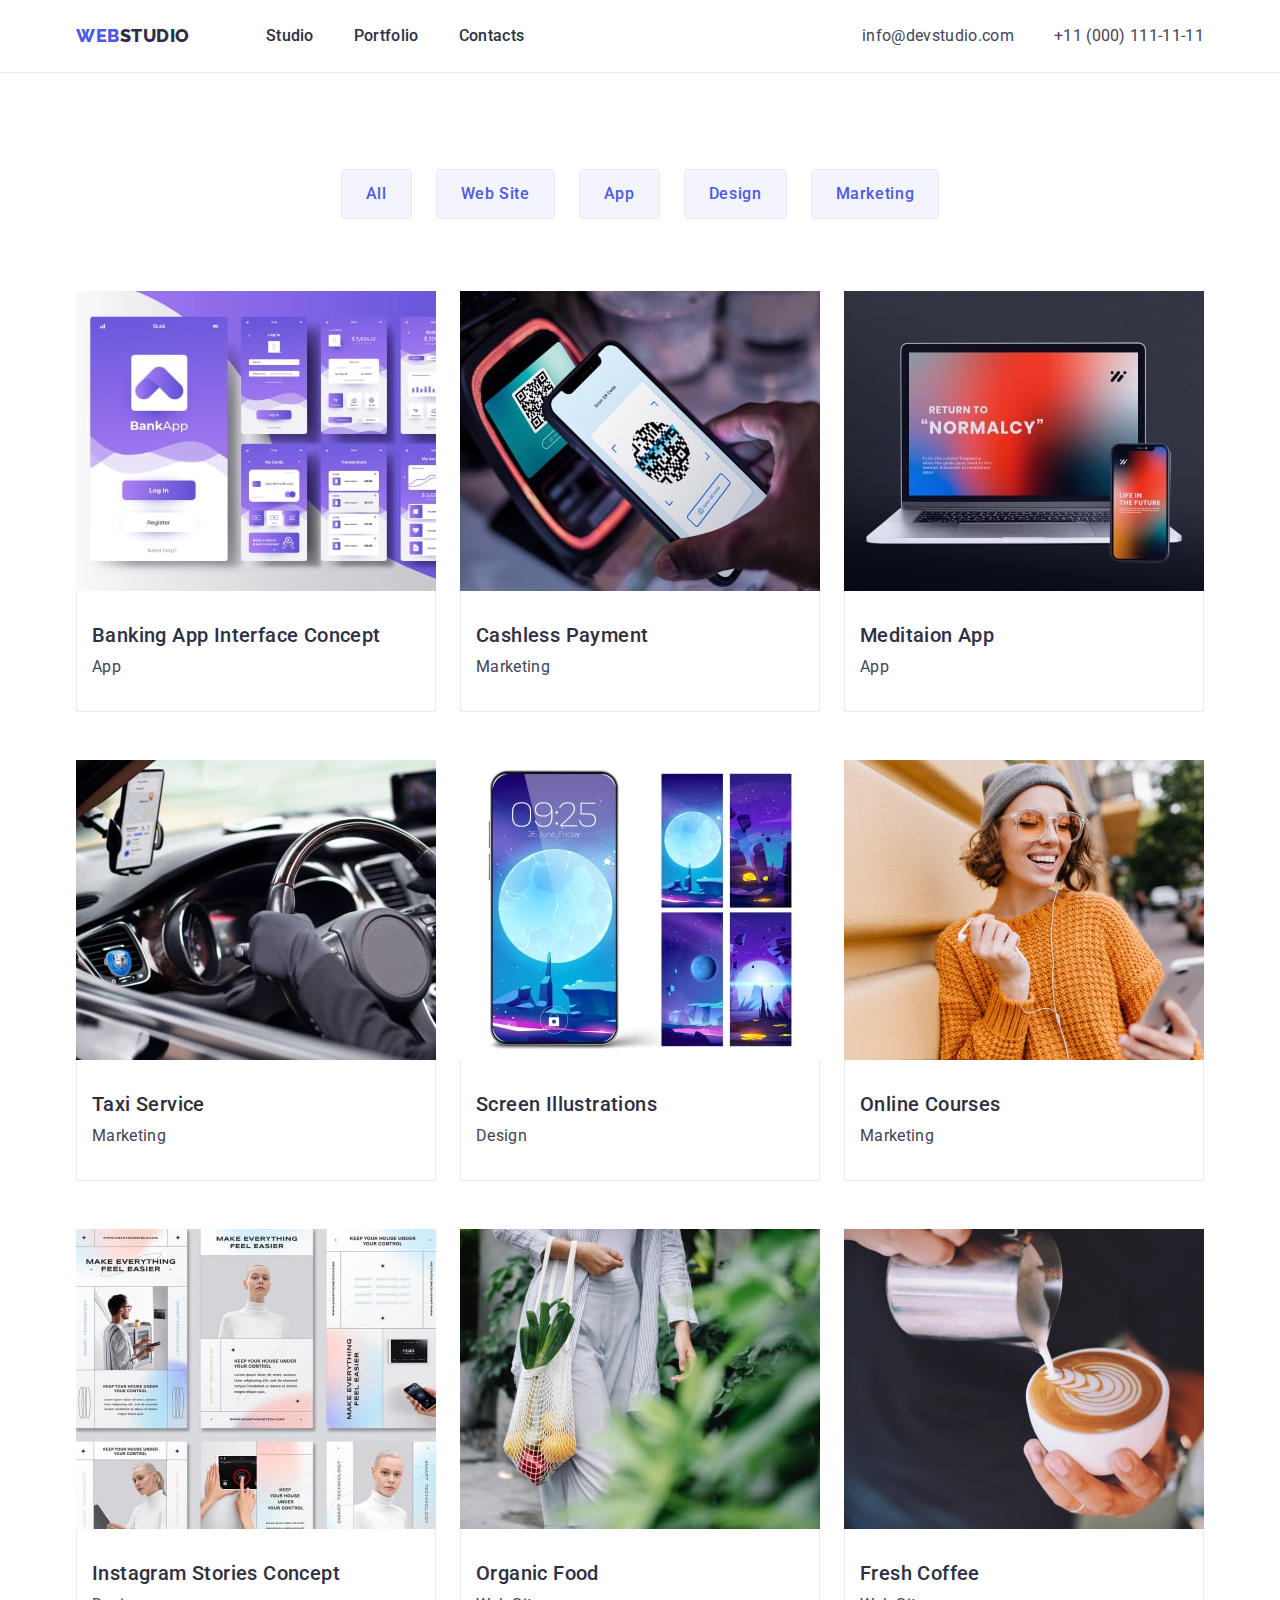
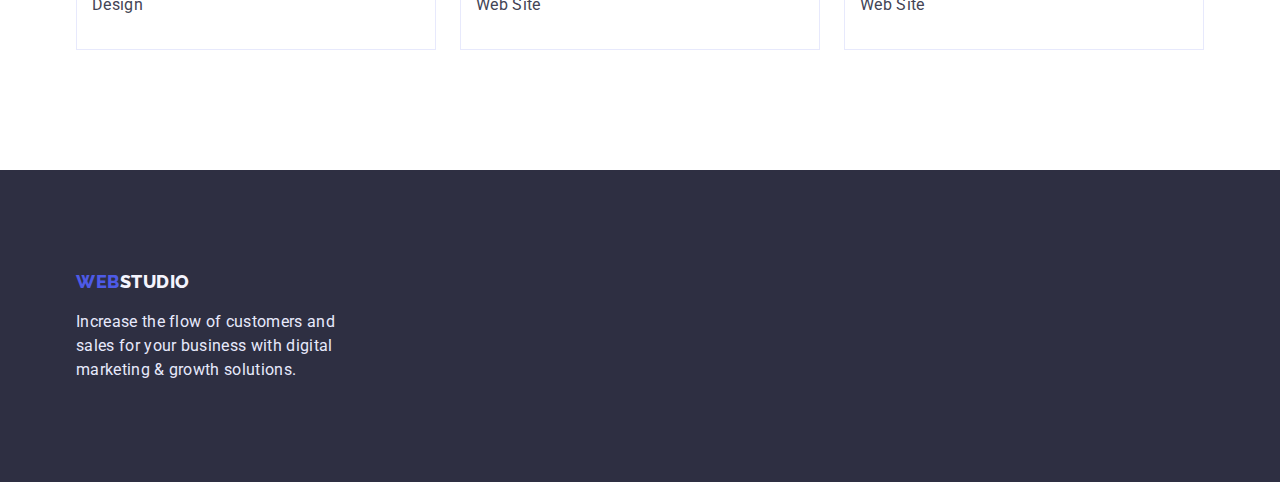
==== portfolio.html @ 04c62ca0 "Initial commit" ====
<!DOCTYPE html>
<html lang="en">
  <head>
    <meta charset="UTF-8" />
    <meta http-equiv="X-UA-Compatible" content="IE=edge" />
    <meta name="viewport" content="width=device-width, initial-scale=1.0" />
    <title>homework3</title>
    <link
      rel="stylesheet"
      href="https://cdn.jsdelivr.net/npm/modern-normalize@1.1.0/modern-normalize.min.css"
    />
    <link rel="preconnect" href="https://fonts.googleapis.com" />
    <link rel="preconnect" href="https://fonts.gstatic.com" crossorigin />
    <link
      href="https://fonts.googleapis.com/css2?family=Raleway:wght@800&family=Roboto:wght@400;500;700;900&display=swap"
      rel="stylesheet"
    />
    <link rel="stylesheet" href="./css/styles.css" />
  </head>
  <body>
    <!-- чердак -->
    <header class="header-top">
      <div class="conteiner header-one-conteiner">
        <nav class="heder-navigation">
          <a class="logo logo-light-theme link" href="./index.html"
            ><span class="logotipe">web</span>Studio</a
          >
          <ul class="menu-list list">
            <li class="menu-item">
              <a class="menu-link link" href="./index.html">Studio</a>
            </li>
            <li class="menu-item">
              <a class="menu-link link" href="./portfolio.html">Portfolio</a>
            </li>
            <li class="menu-item">
              <a class="menu-link link" href="">Contacts</a>
            </li>
          </ul>
        </nav>
        <address class="menu-address">
          <ul class="menu-list-address list">
            <li class="menu-item-address">
              <a class="address-mail link" href="mailto:info@devstudio.com"
                >info@devstudio.com</a
              >
            </li>
            <li class="menu-item-address">
              <a class="address-tel link" href="tel:+110001111111"
                >+11 (000) 111-11-11</a
              >
            </li>
          </ul>
        </address>
      </div>
    </header>
    <main>
      <!-- Section 1 -->
      <section class="section-btn-pro">
        <div class="conteiner">
          <h1 class="strategy-title-port">section-portfolio</h1>
          <ul class="menu-list-btn list">
            <li class="menu-item-btn">
              <button class="text-btn" type="button">All</button>
            </li>

            <li class="menu-item-btn">
              <button class="text-btn" type="button">Web Site</button>
            </li>

            <li class="menu-item-btn">
              <button class="text-btn" type="button">App</button>
            </li>

            <li class="menu-item-btn">
              <button class="text-btn" type="button">Design</button>
            </li>

            <li class="menu-item-btn">
              <button class="text-btn" type="button">Marketing</button>
            </li>
          </ul>
          <!-- Section 2 -->
          <ul class="menu-list-team list">
            <li class="menu-item-team-port">
              <a href="/" class="card-prof link">
                <img
                  class="photo"
                  src="./images/hw-2/app-min.jpg"
                  alt="Banking App Interface Concept"
                  width="360"
                  height="300"
                />
                <div class="port-card">
                  <h2 class="photo-name-port">Banking App Interface Concept</h2>
                  <p class="profile-port">App</p>
                </div>
              </a>
            </li>

            <li class="menu-item-team-port">
              <a href="/" class="card-prof link">
                <img
                  class="photo"
                  src="./images/hw-2/mkr-min.jpg"
                  alt="Cashless Payment"
                  width="360"
                  height="300"
                />
                <div class="port-card">
                  <h2 class="photo-name-port">Cashless Payment</h2>
                  <p class="profile-port">Marketing</p>
                </div>
              </a>
            </li>

            <li class="menu-item-team-port">
              <a href="/" class="card-prof link">
                <img
                  class="photo"
                  src="./images/hw-2/media-min.jpg"
                  alt="Meditaion App"
                  width="360"
                  height="300"
                />
                <div class="port-card">
                  <h2 class="photo-name-port">Meditaion App</h2>
                  <p class="profile-port">App</p>
                </div>
              </a>
            </li>

            <li class="menu-item-team-port">
              <a href="/" class="card-prof link">
                <img
                  class="photo"
                  src="./images/hw-2/taxi-min.jpg"
                  alt="Taxi Service"
                  width="360"
                  height="300"
                />
                <div class="port-card">
                  <h2 class="photo-name-port">Taxi Service</h2>
                  <p class="profile-port">Marketing</p>
                </div>
              </a>
            </li>

            <li class="menu-item-team-port">
              <a href="/" class="card-prof link">
                <img
                  class="photo"
                  src="./images/hw-2/screen-min.jpg"
                  alt="Screen Illustrations"
                  width="360"
                  height="300"
                />
                <div class="port-card">
                  <h2 class="photo-name-port">Screen Illustrations</h2>
                  <p class="profile-port">Design</p>
                </div>
              </a>
            </li>

            <li class="menu-item-team-port">
              <a href="/" class="card-prof link">
                <img
                  class="photo"
                  src="./images/hw-2/marketing-min.jpg"
                  alt="Online Courses"
                  width="360"
                  height="300"
                />
                <div class="port-card">
                  <h2 class="photo-name-port">Online Courses</h2>
                  <p class="profile-port">Marketing</p>
                </div>
              </a>
            </li>

            <li class="menu-item-team-port">
              <a href="/" class="card-prof link">
                <img
                  class="photo"
                  src="./images/hw-2/concept-min.jpg"
                  alt="Instagram Stories Concept"
                  width="360"
                  height="300"
                />
                <div class="port-card">
                  <h2 class="photo-name-port">Instagram Stories Concept</h2>
                  <p class="profile-port">Design</p>
                </div>
              </a>
            </li>

            <li class="menu-item-team-port">
              <a class="card-prof link">
                <img
                  class="photo"
                  src="./images/hw-2/organic-min.jpg"
                  alt="Organic Food"
                  width="360"
                  height="300"
                />
                <div class="port-card">
                  <h2 class="photo-name-port">Organic Food</h2>
                  <p class="profile-port">Web Site</p>
                </div>
              </a>
            </li>

            <li class="menu-item-team-port">
              <a href="/" class="card-prof link">
                <img
                  class="photo"
                  src="./images/hw-2/fresh-min.jpg"
                  alt="Fresh Coffee"
                  width="360"
                  height="300"
                />
                <div class="port-card">
                  <h2 class="photo-name-port">Fresh Coffee</h2>
                  <p class="profile-port">Web Site</p>
                </div>
              </a>
            </li>
          </ul>
        </div>
      </section>
    </main>

    <!-- подвал -->
    <footer class="footer-top">
      <div class="conteiner">
        <div class="footer-logo">
          <a class="logo-f logo-dark-theme link" href="./index.html"
            ><span class="logotipe">web</span>Studio</a
          >
          <p class="footer-text">
            Increase the flow of customers and sales for your business with
            digital marketing & growth solutions.
          </p>
        </div>
      </div>
    </footer>
  </body>
</html>
---- css/styles.css ----
.link {
    text-decoration: none;
}

ul {
    margin-top: 0;
    margin-right: 0;
    padding-left: 0;
}

img {
    display: block;

}

button {
    cursor: pointer;
}

h1,h2,h3,h4,p {
        margin-top: 0;
        margin-bottom: 0;
}

:root {
    --navy-color:#404BBF;
    --text-fon-color:#2E2F42;
    --fon-color:#F4F4FD;
    --fon-title:#FFFFFF;
    --color-top:#434455;
    --color-back:#E5E5E5;
    --color-header:#E7E9FC;
    --color-logo:#4D5AE5;


}

.list {
    list-style: none;
}

body {
    font-family: 'Roboto',
        sans-serif;
    color: #434455;
  
   }

   .conteiner {
        width: 1158px;
        padding-left: 15px;
        padding-right: 15px;
        margin-left: auto;
        margin-right: auto;

   }

   /* шапка */
.header-top {
    background:var(--fon-title);
    border-bottom: 1px solid var(--color-header);
}

.header-one-conteiner {
  display: flex;
  align-items: center;

}

.heder-navigation .menu-link {
    display: block;
    padding-top: 24px;
    padding-bottom: 24px;
}

.heder-navigation {
    display: flex;
      
}

.logo {
    font-family: 'Raleway',
        sans-serif;
        font-weight: 800;
        font-size: 18px;
        line-height: 1.33;
        letter-spacing: 0.03em;
        text-transform: uppercase;

        margin-right: 76px;
        padding-top: 24px;
        padding-bottom: 24px;
    
     
}

.logo-light-theme {
    color: var(--text-fon-color);
}

.logo-dark-theme {
    color:var(--fon-color);
}

.logotipe {
   color: var(--color-logo);
   }

.menu-list {
    display: flex;
    margin-bottom: 0;
    align-items: center;
  
}

.menu-list .menu-item + .menu-item {
    margin-left: 40px;
}

.menu-item {
  
}

.menu-link {
 
    font-weight: 500;
    font-size: 16px;
    line-height: 1.5;
    letter-spacing: 0.02em;
    color:var(--text-fon-color);
    display: block;
}

.menu-link:hover,
.menu-link:focus {
    color: var(--navy-color);
}

.menu-address {
    font-style: normal;
    color: var(--color-top);
    margin-left: auto;
    
    
}

.menu-list-address .menu-item-address + .menu-item-address {
    margin-left: 40px;
}

.menu-list-address {
    display: flex;
    align-items: center;
    margin-bottom: 0;
   
}

.menu-item-address {
    font-size: 16px;
    line-height: 1.5;
    letter-spacing: 0.02em;
    justify-content: end;
    
}

.address-mail {
    font-size: 16px;
    line-height: 1.5;
    letter-spacing: 0.02em;
    color: var(--color-top);

}

.address-mail:hover,
.address-mail:focus {
    color: var(--navy-color);
}

.menu-address .address-mail {
    display: block;
    padding-top: 24px;
    padding-bottom: 24px;
}

.address-tel {
  
    font-size: 16px;
    line-height:1.5;
    letter-spacing: 0.02em;
    color: var(--color-top);
}

.menu-address .address-tel {
    display: block;
    padding-top: 24px;
    padding-bottom: 24px;
}

.address-tel:hover,
.address-tel:focus {
    color: var(--navy-color);
}
/* section 1 */
.hero {background: var(--text-fon-color);
    max-height: 600px;
    border-bottom: 1px solid var(--color-header);
    text-align: center;
    padding-top: 120px;
    padding-bottom: 120px;
}
    
.title-hero {
            font-size: 56px;
            line-height: 1.07;
            letter-spacing: 0.02em;
            color:var(--fon-title);
            max-width: 496px;
            margin-left: auto;
            margin-right: auto;



            
}
    
.hero-btn {
            font-family: 'Roboto',
                    sans-serif;
            font-weight: 500;
            font-size: 16px;
            line-height: 1.5;
            letter-spacing: 0.04em;
            color:var(--fon-title);
            background:var(--color-logo);
            padding: 16px 32px;
            margin-top: 48px;
            gap:10px;
            border-radius: 4px;
            border: 1px solid var(--navy-color);
            box-shadow: 0px 4px 4px rgba(0, 0, 0, 0.15);
}
        
        
.hero-btn:hover,
.hero-btn:focus {
            background-color: var(--navy-color);
}
  
    /* section 2     */

.section-two {
    padding-top: 120px;
    padding-bottom: 120px;

}

.strategy-title{
  display: none;
}
.menu-list-strategy {
    display: flex;
    column-gap: 24px;
    margin-bottom: 0;
}

.item-strategy {
    padding: 0px;
    width: 264px;
}

.subtitle {
        font-weight: 500;
        font-size: 20px;
        line-height: 1.2;
        letter-spacing: 0.02em;
        color: var(--text-fon-color);
        margin-bottom: 8px;
       
}

.strategy-text {
        font-size: 16px;
        line-height: 1.5;
        letter-spacing: 0.02em;
        
}
/* section 3 */
.section-service {
    padding-bottom: 120px;
}

.section-title {
        font-size: 36px;
        line-height:1.11;
        text-align: center;
        letter-spacing: 0.02em;
        text-transform: capitalize;
        color: var(--text-fon-color);
        height: 40px;
        margin-right: auto;
        margin-left: auto;
        margin-bottom: 72px;
}

.menu-list-doing {
    display: flex;
    flex-wrap: wrap;
    column-gap: 24px;
    margin-bottom: 0;
}

.menu-item-doing {
    flex-basis: calc((100% - 48px) / 3);
}

/* section 4 */


.section-team {
    background:var(--fon-color);
    padding-top: 120px;
    padding-bottom: 120px;
}



.secondary-title-team {
    font-size: 36px;
    line-height: 1.11;
    text-align: center;
    letter-spacing: 0.02em;
    text-transform: capitalize;
    color: var(--text-fon-color);
    margin-right: auto;
    margin-left: auto;
    margin-bottom: 72px;

}


.menu-list-team {
    display: flex;
    flex-wrap: wrap;
    column-gap: 24px;
    margin-bottom: 0;
}

.menu-item-team {
    background-color: var(--fon-title);
    box-shadow: 0px 1px 6px rgba(46, 47, 66, 0.08), 0px 1px 1px rgba(46, 47, 66, 0.16), 0px 2px 1px rgba(46, 47, 66, 0.08);
    border-radius: 0px 0px 4px 4px;
    flex-basis: calc((100% - 72px) / 4);
}

.card {
    background: var(--fon-title);
    box-shadow: 0px 1px 6px rgba(46, 47, 66, 0.08), 0px 1px 1px rgba(46, 47, 66, 0.16), 0px 2px 1px rgba(46, 47, 66, 0.08);
    border-radius: 0px 0px 4px 4px;
    color: var(--text-fon-color);

}

.photo {
    mix-blend-mode: normal;
    ;

}


.menu-item-team-div {
    padding-top: 32px;
    padding-left: 16px;
    padding-bottom: 32px;
    padding-right: 16px;
    flex-direction: column;
    justify-content: center;
    align-items: center;
   
}

.photo-name {
        font-weight: 500;
        font-size: 20px;
        line-height:1.2 ;
        letter-spacing: 0.02em;
        color:var(--text-fon-color);
        margin-bottom: 8px;
        text-align: center;
       
}

.profile {
        font-size: 16px;
        line-height: 1.5;
        letter-spacing: 0.02em;
        text-align: center;
        color: var(--text-fon-color);
       
}

/* footer  */


.footer-top {   
    background:var(--text-fon-color);
    padding-top: 100px;
    padding-bottom: 100px;
}

.footer-logo {
    display: block;
    width: 264px;

}

.logo-f {
    font-family: 'Raleway',
        sans-serif;
    font-weight: 800;
    font-size: 18px;
    line-height: 1.33;
    letter-spacing: 0.03em;
    text-transform: uppercase;
    margin-bottom: 16px;


}    

.footer-text {
        font-size: 16px;
        line-height: 1.5;
        letter-spacing: 0.02em;
        color: var(--color-header);
        margin-top: 16px;
        
}

/* portfolio */

.section-btn-pro {
    padding-top: 96px;
    padding-bottom: 120px;
}

.strategy-title-port {
    display: none;
}

.menu-list-btn {
    display: flex;
    margin-bottom: 72px;
    justify-content: center;
    column-gap: 24px;
}

.menu-item-btn {

}

.text-btn {
    font-family: inherit;
    font-weight: 500;
    font-size: 16px;
    line-height: 1.5;
    letter-spacing: 0.04em;
    color: var(--color-logo);
    padding-top: 12px;
    padding-bottom: 12px;
    padding-right: 24px;
    padding-left: 24px;
    background: var(--fon-color);
    border: 1px solid var(--color-header);
    border-radius: 4px;

}

.text-btn:hover,
.text-btn:focus {
    background: var(--navy-color);
    color: var(--fon-title);
    box-shadow: 0px 3px 1px rgba(0, 0, 0, 0.1), 0px 2px 1px rgba(0, 0, 0, 0.08), 0px 2px 2px rgba(0, 0, 0, 0.12);
border-color: transparent;
}



/* section 2 port */

.menu-list-team {
    display: flex;
    column-gap: 24px;
    row-gap: 48px;
}

.menu-item-team-port {
    flex-basis: calc((100% - 48px) / 3);

    background: var(--fon-title);
}

.card-prof {
    background-color: var(--fon-title);
    color: var(--text-fon-color);
  
}

.port-card {
    padding-top: 32px;
    padding-bottom: 32px;
    padding-left: 15px;
    background: var(--fon-title);
    border: 1px solid var(--color-header);
    border-top: 0;
}

.photo-name-port {
    font-weight: 500;
    font-size: 20px;
    line-height: 1.2;
    letter-spacing: 0.02em;
    color: var(--text-fon-color);
    margin-bottom: 8px;

}

.profile-port {
    font-size: 16px;
    line-height: 1.5;
    letter-spacing: 0.02em;
    color: var(--color-top);
}

















.btn-type-pro {
        width: 78px;
        height: 24px;
        font-family: inherit;
        font-weight: 500;
        font-size: 16px;
        line-height: 1.5;
        letter-spacing: 0.04em;
        color: var(--color-logo);

}
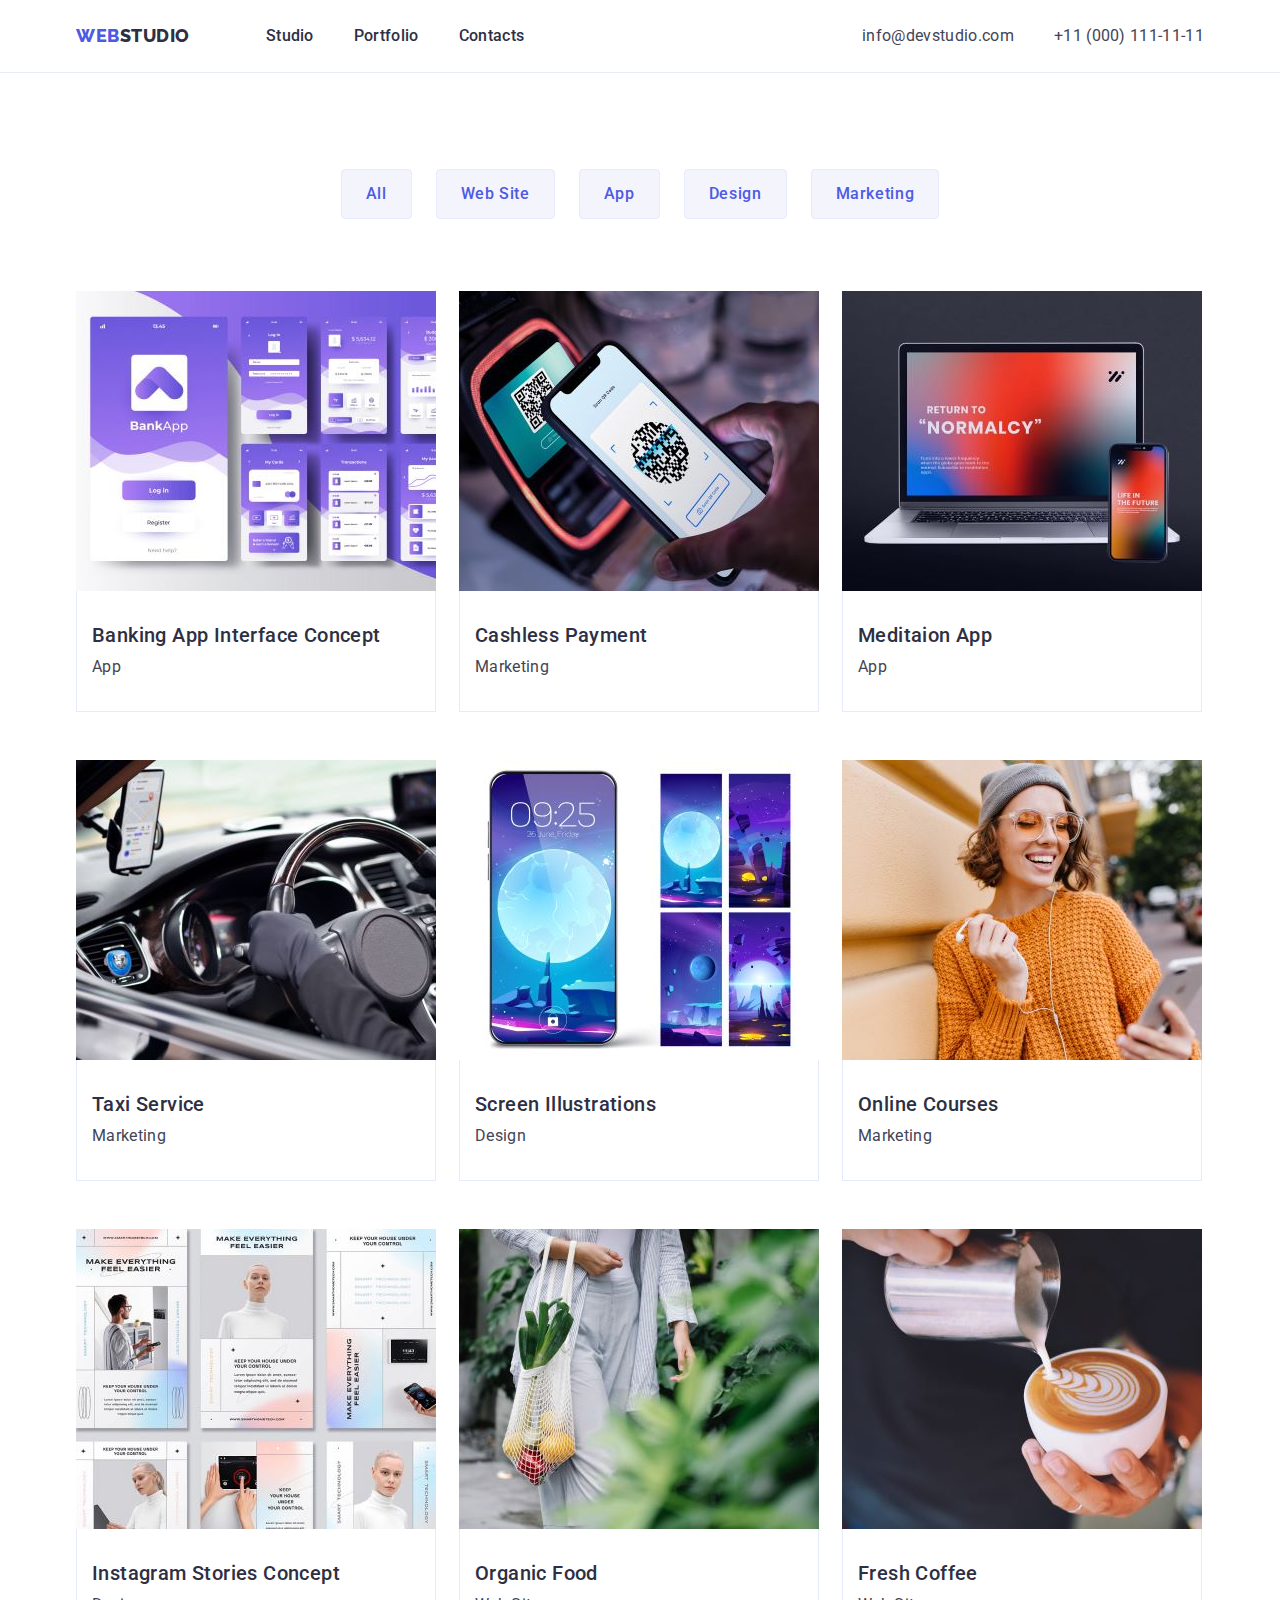
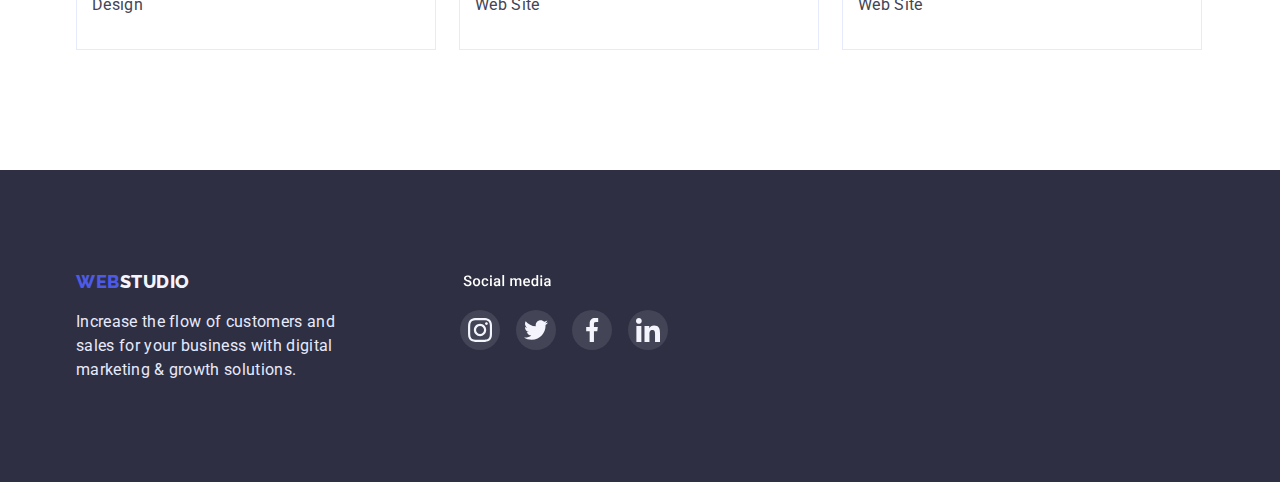
==== commit 108de6f5: "робота4" ====
--- a/portfolio.html
+++ b/portfolio.html
@@ -85,10 +85,9 @@
               <a href="/" class="card-prof link">
                 <img
                   class="photo"
-                  src="./images/hw-2/app-min.jpg"
+                  src="./Images/images/hw-02/img.jpg"
                   alt="Banking App Interface Concept"
                   width="360"
-                  height="300"
                 />
                 <div class="port-card">
                   <h2 class="photo-name-port">Banking App Interface Concept</h2>
@@ -101,7 +100,7 @@
               <a href="/" class="card-prof link">
                 <img
                   class="photo"
-                  src="./images/hw-2/mkr-min.jpg"
+                  src="./Images/images/hw-02/phone-1.jpg"
                   alt="Cashless Payment"
                   width="360"
                   height="300"
@@ -117,7 +116,7 @@
               <a href="/" class="card-prof link">
                 <img
                   class="photo"
-                  src="./images/hw-2/media-min.jpg"
+                  src="./Images/images/hw-02/nout-1.jpg"
                   alt="Meditaion App"
                   width="360"
                   height="300"
@@ -133,7 +132,7 @@
               <a href="/" class="card-prof link">
                 <img
                   class="photo"
-                  src="./images/hw-2/taxi-min.jpg"
+                  src="./Images/images/hw-02/car.jpg"
                   alt="Taxi Service"
                   width="360"
                   height="300"
@@ -149,7 +148,7 @@
               <a href="/" class="card-prof link">
                 <img
                   class="photo"
-                  src="./images/hw-2/screen-min.jpg"
+                  src="./Images/images/hw-02/moon.jpg"
                   alt="Screen Illustrations"
                   width="360"
                   height="300"
@@ -165,7 +164,7 @@
               <a href="/" class="card-prof link">
                 <img
                   class="photo"
-                  src="./images/hw-2/marketing-min.jpg"
+                  src="./Images/images/hw-02/girl.jpg"
                   alt="Online Courses"
                   width="360"
                   height="300"
@@ -181,7 +180,7 @@
               <a href="/" class="card-prof link">
                 <img
                   class="photo"
-                  src="./images/hw-2/concept-min.jpg"
+                  src="./Images/images/hw-02/cards.jpg"
                   alt="Instagram Stories Concept"
                   width="360"
                   height="300"
@@ -197,7 +196,7 @@
               <a class="card-prof link">
                 <img
                   class="photo"
-                  src="./images/hw-2/organic-min.jpg"
+                  src="./Images/images/hw-02/food.jpg"
                   alt="Organic Food"
                   width="360"
                   height="300"
@@ -213,7 +212,7 @@
               <a href="/" class="card-prof link">
                 <img
                   class="photo"
-                  src="./images/hw-2/fresh-min.jpg"
+                  src="./Images/images/hw-02/coffee.jpg"
                   alt="Fresh Coffee"
                   width="360"
                   height="300"
@@ -232,14 +231,55 @@
     <!-- подвал -->
     <footer class="footer-top">
       <div class="conteiner">
-        <div class="footer-logo">
-          <a class="logo-f logo-dark-theme link" href="./index.html"
-            ><span class="logotipe">web</span>Studio</a
-          >
-          <p class="footer-text">
-            Increase the flow of customers and sales for your business with
-            digital marketing & growth solutions.
-          </p>
+        <div class="footer-menu">
+          <div class="footer-logo">
+            <a class="logo-f logo-dark-theme link" href="./index.html"
+              ><span class="logotipe">web</span>Studio</a
+            >
+            <p class="footer-text">
+              Increase the flow of customers and sales for your business with
+              digital marketing & growth solutions.
+            </p>
+          </div>
+          <div class="social-footer">
+            <svg class="footer-title-text">
+              <use href="./Images/icons.svg#icon-Social-media"></use>
+            </svg>
+
+            <ul class="footer-list list">
+              <li class="footer-list-item">
+                <a class="footer-list-link link" href="">
+                  <svg class="footer-list-icon" width="24" height="24">
+                    <use href="./Images/icons.svg#icon-instagram-2"></use>
+                  </svg>
+                </a>
+              </li>
+
+              <li class="footer-list-item">
+                <a class="footer-list-link link" href="">
+                  <svg class="footer-list-icon" width="24" height="24">
+                    <use href="./Images/icons.svg#icon-twitter-1"></use>
+                  </svg>
+                </a>
+              </li>
+
+              <li class="footer-list-item">
+                <a class="footer-list-link link" href="">
+                  <svg class="footer-list-icon" width="24" height="24">
+                    <use href="./Images/icons.svg#icon-facebook-1"></use>
+                  </svg>
+                </a>
+              </li>
+
+              <li class="footer-list-item">
+                <a class="footer-list-link link" href="">
+                  <svg class="footer-list-icon" width="24" height="24">
+                    <use href="./Images/icons.svg#icon-linkedin-1"></use>
+                  </svg>
+                </a>
+              </li>
+            </ul>
+          </div>
         </div>
       </div>
     </footer>
--- a/css/styles.css
+++ b/css/styles.css
@@ -17,20 +17,25 @@
     cursor: pointer;
 }
 
-h1,h2,h3,h4,p {
-        margin-top: 0;
-        margin-bottom: 0;
+h1,
+h2,
+h3,
+h4,
+p {
+    margin-top: 0;
+    margin-bottom: 0;
 }
 
 :root {
-    --navy-color:#404BBF;
-    --text-fon-color:#2E2F42;
-    --fon-color:#F4F4FD;
-    --fon-title:#FFFFFF;
-    --color-top:#434455;
-    --color-back:#E5E5E5;
-    --color-header:#E7E9FC;
-    --color-logo:#4D5AE5;
+    --navy-color: #404BBF;
+    --text-fon-color: #2E2F42;
+    --fon-color: #F4F4FD;
+    --fon-title: #FFFFFF;
+    --color-top: #434455;
+    --color-back: #E5E5E5;
+    --color-header: #E7E9FC;
+    --color-logo: #4D5AE5;
+    --color-vector: #8E8F99;
 
 
 }
@@ -43,27 +48,27 @@
     font-family: 'Roboto',
         sans-serif;
     color: #434455;
-  
-   }
-
-   .conteiner {
-        width: 1158px;
-        padding-left: 15px;
-        padding-right: 15px;
-        margin-left: auto;
-        margin-right: auto;
-
-   }
-
-   /* шапка */
+
+}
+
+.conteiner {
+    width: 1158px;
+    padding-left: 15px;
+    padding-right: 15px;
+    margin-left: auto;
+    margin-right: auto;
+
+}
+
+/* шапка */
 .header-top {
-    background:var(--fon-title);
+    background: var(--fon-title);
     border-bottom: 1px solid var(--color-header);
 }
 
 .header-one-conteiner {
-  display: flex;
-  align-items: center;
+    display: flex;
+    align-items: center;
 
 }
 
@@ -75,23 +80,23 @@
 
 .heder-navigation {
     display: flex;
-      
+
 }
 
 .logo {
     font-family: 'Raleway',
         sans-serif;
-        font-weight: 800;
-        font-size: 18px;
-        line-height: 1.33;
-        letter-spacing: 0.03em;
-        text-transform: uppercase;
-
-        margin-right: 76px;
-        padding-top: 24px;
-        padding-bottom: 24px;
-    
-     
+    font-weight: 800;
+    font-size: 18px;
+    line-height: 1.33;
+    letter-spacing: 0.03em;
+    text-transform: uppercase;
+
+    margin-right: 76px;
+    padding-top: 24px;
+    padding-bottom: 24px;
+
+
 }
 
 .logo-light-theme {
@@ -99,35 +104,33 @@
 }
 
 .logo-dark-theme {
-    color:var(--fon-color);
+    color: var(--fon-color);
 }
 
 .logotipe {
-   color: var(--color-logo);
-   }
+    color: var(--color-logo);
+}
 
 .menu-list {
     display: flex;
     margin-bottom: 0;
     align-items: center;
-  
-}
-
-.menu-list .menu-item + .menu-item {
+
+}
+
+.menu-list .menu-item+.menu-item {
     margin-left: 40px;
 }
 
-.menu-item {
-  
-}
+.menu-item {}
 
 .menu-link {
- 
+
     font-weight: 500;
     font-size: 16px;
     line-height: 1.5;
     letter-spacing: 0.02em;
-    color:var(--text-fon-color);
+    color: var(--text-fon-color);
     display: block;
 }
 
@@ -140,11 +143,11 @@
     font-style: normal;
     color: var(--color-top);
     margin-left: auto;
-    
-    
-}
-
-.menu-list-address .menu-item-address + .menu-item-address {
+
+
+}
+
+.menu-list-address .menu-item-address+.menu-item-address {
     margin-left: 40px;
 }
 
@@ -152,7 +155,7 @@
     display: flex;
     align-items: center;
     margin-bottom: 0;
-   
+
 }
 
 .menu-item-address {
@@ -160,7 +163,7 @@
     line-height: 1.5;
     letter-spacing: 0.02em;
     justify-content: end;
-    
+
 }
 
 .address-mail {
@@ -183,9 +186,9 @@
 }
 
 .address-tel {
-  
-    font-size: 16px;
-    line-height:1.5;
+
+    font-size: 16px;
+    line-height: 1.5;
     letter-spacing: 0.02em;
     color: var(--color-top);
 }
@@ -200,53 +203,59 @@
 .address-tel:focus {
     color: var(--navy-color);
 }
+
 /* section 1 */
-.hero {background: var(--text-fon-color);
+.hero {
+    background-color: var(--text-fon-color);
     max-height: 600px;
     border-bottom: 1px solid var(--color-header);
     text-align: center;
-    padding-top: 120px;
-    padding-bottom: 120px;
-}
-    
+    padding-top: 188px;
+    padding-bottom: 188px;
+    background-image: linear-gradient(rgba(46, 47, 66, 0.7), rgba(46, 47, 66, 0.7)), url(../Images/images/hw-04/backgr.jpg);
+    background-size: cover;
+
+
+}
+
 .title-hero {
-            font-size: 56px;
-            line-height: 1.07;
-            letter-spacing: 0.02em;
-            color:var(--fon-title);
-            max-width: 496px;
-            margin-left: auto;
-            margin-right: auto;
-
-
-
-            
-}
-    
+    font-size: 56px;
+    line-height: 1.07;
+    letter-spacing: 0.02em;
+    color: var(--fon-title);
+    max-width: 496px;
+    margin-left: auto;
+    margin-right: auto;
+
+
+
+
+}
+
 .hero-btn {
-            font-family: 'Roboto',
-                    sans-serif;
-            font-weight: 500;
-            font-size: 16px;
-            line-height: 1.5;
-            letter-spacing: 0.04em;
-            color:var(--fon-title);
-            background:var(--color-logo);
-            padding: 16px 32px;
-            margin-top: 48px;
-            gap:10px;
-            border-radius: 4px;
-            border: 1px solid var(--navy-color);
-            box-shadow: 0px 4px 4px rgba(0, 0, 0, 0.15);
-}
-        
-        
+    font-family: 'Roboto',
+        sans-serif;
+    font-weight: 500;
+    font-size: 16px;
+    line-height: 1.5;
+    letter-spacing: 0.04em;
+    color: var(--fon-title);
+    background: var(--color-logo);
+    padding: 16px 32px;
+    margin-top: 48px;
+    gap: 10px;
+    border-radius: 4px;
+    border: 1px solid var(--navy-color);
+    box-shadow: 0px 4px 4px rgba(0, 0, 0, 0.15);
+}
+
+
 .hero-btn:hover,
 .hero-btn:focus {
-            background-color: var(--navy-color);
-}
-  
-    /* section 2     */
+    background-color: var(--navy-color);
+}
+
+/* section 2     */
 
 .section-two {
     padding-top: 120px;
@@ -254,9 +263,10 @@
 
 }
 
-.strategy-title{
-  display: none;
-}
+.strategy-title {
+    display: none;
+}
+
 .menu-list-strategy {
     display: flex;
     column-gap: 24px;
@@ -268,38 +278,58 @@
     width: 264px;
 }
 
+.strategy-list-div {
+    padding-top: 24px;
+    padding-right: 100px;
+    padding-bottom: 24px;
+    padding-left: 100px;
+    border-radius: 4px;
+    
+    width: 264px;
+    height: 112px;
+    background-color: var(--fon-color);
+
+}
+
+.strategy-icon {
+ 
+}
+
+
 .subtitle {
-        font-weight: 500;
-        font-size: 20px;
-        line-height: 1.2;
-        letter-spacing: 0.02em;
-        color: var(--text-fon-color);
-        margin-bottom: 8px;
-       
+    font-weight: 500;
+    font-size: 20px;
+    line-height: 1.2;
+    letter-spacing: 0.02em;
+    color: var(--text-fon-color);
+    margin-bottom: 8px;
+    margin-top: 8px;
+
 }
 
 .strategy-text {
-        font-size: 16px;
-        line-height: 1.5;
-        letter-spacing: 0.02em;
-        
-}
+    font-size: 16px;
+    line-height: 1.5;
+    letter-spacing: 0.02em;
+
+}
+
 /* section 3 */
 .section-service {
     padding-bottom: 120px;
 }
 
 .section-title {
-        font-size: 36px;
-        line-height:1.11;
-        text-align: center;
-        letter-spacing: 0.02em;
-        text-transform: capitalize;
-        color: var(--text-fon-color);
-        height: 40px;
-        margin-right: auto;
-        margin-left: auto;
-        margin-bottom: 72px;
+    font-size: 36px;
+    line-height: 1.11;
+    text-align: center;
+    letter-spacing: 0.02em;
+    text-transform: capitalize;
+    color: var(--text-fon-color);
+    height: 40px;
+    margin-right: auto;
+    margin-left: auto;
+    margin-bottom: 72px;
 }
 
 .menu-list-doing {
@@ -317,7 +347,7 @@
 
 
 .section-team {
-    background:var(--fon-color);
+    background: var(--fon-color);
     padding-top: 120px;
     padding-bottom: 120px;
 }
@@ -375,41 +405,151 @@
     flex-direction: column;
     justify-content: center;
     align-items: center;
+
+}
+
+.photo-name {
+    font-weight: 500;
+    font-size: 20px;
+    line-height: 1.2;
+    letter-spacing: 0.02em;
+    color: var(--text-fon-color);
+    margin-bottom: 8px;
+    text-align: center;
+
+}
+
+.profile {
+    font-size: 16px;
+    line-height: 1.5;
+    letter-spacing: 0.02em;
+    text-align: center;
+    color: var(--text-fon-color);
+
+}
+
+.profile-list {
+    display: flex;
+    justify-content: center;
+    gap: 24px;
    
 }
 
-.photo-name {
-        font-weight: 500;
-        font-size: 20px;
-        line-height:1.2 ;
+.profile-list-item {
+    display: flex;
+    justify-content: center;
+}
+
+.profile-list-link {
+    display: flex;
+    justify-content: center;
+    align-items: center;
+    flex-direction: row;
+    margin-top: 8px;
+    
+        width: 40px;
+        height: 40px;
+        border-radius: 50%;
+        background-color: var(--color-logo);
+
+}
+
+.profile-list-link:hover,
+.profile-list-link:focus {
+    background-color: var(--navy-color);
+}
+
+.profile-list-icon {
+    fill: var(--fon-title);
+}
+
+/* section 5  */
+
+.section-card {
+    padding-top: 125px;
+    padding-bottom: 125px;
+
+}
+
+.card-title {
+        width: 183px;
+        height: 40px;
+        margin-left: auto;
+        margin-right: auto;
+        margin-bottom: 72px;
+
+        font-size: 36px;
+        line-height: 1.11;
+        text-align: center;
         letter-spacing: 0.02em;
-        color:var(--text-fon-color);
-        margin-bottom: 8px;
-        text-align: center;
-       
-}
-
-.profile {
-        font-size: 16px;
-        line-height: 1.5;
-        letter-spacing: 0.02em;
-        text-align: center;
+        text-transform: capitalize;
         color: var(--text-fon-color);
-       
-}
+}
+
+.card-list {
+    display: flex;
+
+   
+}
+
+.card-item {
+    display: flex;
+    border: 1px solid var(--color-vector);
+    border-radius: 4px;
+  
+    width: 168px;
+    height: 88px;
+}
+
+.card-item:hover,
+.card-item:focus {
+    border: 1px solid var(--navy-color)
+}
+
+.card-list .card-item + .card-item {
+    margin-left: 24px;
+    margin-bottom: 0;
+}
+
+.card-link {
+    padding-top: 16px;
+    padding-right: 32px;
+    padding-bottom: 16px;
+    padding-left: 32px;
+}
+
+.klient-card-link {
+    display: block;
+    justify-content: center;
+    align-items: center;
+    fill: var(--color-vector) ;
+  
+}
+
+.klient-card-link:hover,
+.klient-card-link:focus {
+    fill: var(--navy-color);
+}
+
+
 
 /* footer  */
 
 
-.footer-top {   
-    background:var(--text-fon-color);
+.footer-top {
+    background: var(--text-fon-color);
     padding-top: 100px;
     padding-bottom: 100px;
+}
+
+.footer-menu {
+    display: flex;
 }
 
 .footer-logo {
     display: block;
     width: 264px;
+    margin-right: 120px;
 
 }
 
@@ -424,16 +564,70 @@
     margin-bottom: 16px;
 
 
-}    
+}
 
 .footer-text {
-        font-size: 16px;
-        line-height: 1.5;
-        letter-spacing: 0.02em;
-        color: var(--color-header);
-        margin-top: 16px;
-        
-}
+    font-size: 16px;
+    line-height: 1.5;
+    letter-spacing: 0.02em;
+    color: var(--color-header);
+    margin-top: 16px;
+
+}
+
+.social-footer {
+     width: 208px;
+     padding-top: 5px;
+
+}
+
+.footer-title {
+
+}
+
+.footer-title-text {
+    display: block;
+    margin-bottom: 23px;
+    fill: var(--fon-title);
+    width: 94px;
+    height: 12px;
+}
+
+.footer-list-link:hover,
+.footer-list-link:focus {
+    background-color: #31D0AA;
+}
+
+
+
+.footer-list {
+    display: flex;
+    margin-bottom: 0;
+
+}
+
+
+.footer-list-item {
+   
+}
+
+.footer-list .footer-list-item + .footer-list-item {
+    margin-left: 16px;
+}
+
+.footer-list-link {
+    display: flex;
+        justify-content: center;
+        align-items: center;
+        flex-direction: row;
+        background-color: rgba(255, 255, 255, 0.1);
+    
+        width: 40px;
+        height: 40px;
+        border-radius: 50%;
+}
+
+.footer-list-icon {}
 
 /* portfolio */
 
@@ -453,9 +647,7 @@
     column-gap: 24px;
 }
 
-.menu-item-btn {
-
-}
+.menu-item-btn {}
 
 .text-btn {
     font-family: inherit;
@@ -479,7 +671,7 @@
     background: var(--navy-color);
     color: var(--fon-title);
     box-shadow: 0px 3px 1px rgba(0, 0, 0, 0.1), 0px 2px 1px rgba(0, 0, 0, 0.08), 0px 2px 2px rgba(0, 0, 0, 0.12);
-border-color: transparent;
+    border-color: transparent;
 }
 
 
@@ -488,7 +680,7 @@
 
 .menu-list-team {
     display: flex;
-    column-gap: 24px;
+    column-gap: 23px;
     row-gap: 48px;
 }
 
@@ -498,10 +690,16 @@
     background: var(--fon-title);
 }
 
+.menu-item-team-port:hover,
+.menu-item-team-port:focus {
+    border: 0.5px solid var(--fon-color);
+        box-shadow: 0px 1px 6px rgba(46, 47, 66, 0.08), 0px 1px 1px rgba(46, 47, 66, 0.16), 0px 2px 1px rgba(46, 47, 66, 0.08);
+}
+
 .card-prof {
     background-color: var(--fon-title);
     color: var(--text-fon-color);
-  
+
 }
 
 .port-card {
@@ -530,31 +728,14 @@
     color: var(--color-top);
 }
 
-
-
-
-
-
-
-
-
-
-
-
-
-
-
-
-
 .btn-type-pro {
-        width: 78px;
-        height: 24px;
-        font-family: inherit;
-        font-weight: 500;
-        font-size: 16px;
-        line-height: 1.5;
-        letter-spacing: 0.04em;
-        color: var(--color-logo);
-
-}
-
+    width: 78px;
+    height: 24px;
+    font-family: inherit;
+    font-weight: 500;
+    font-size: 16px;
+    line-height: 1.5;
+    letter-spacing: 0.04em;
+    color: var(--color-logo);
+
+}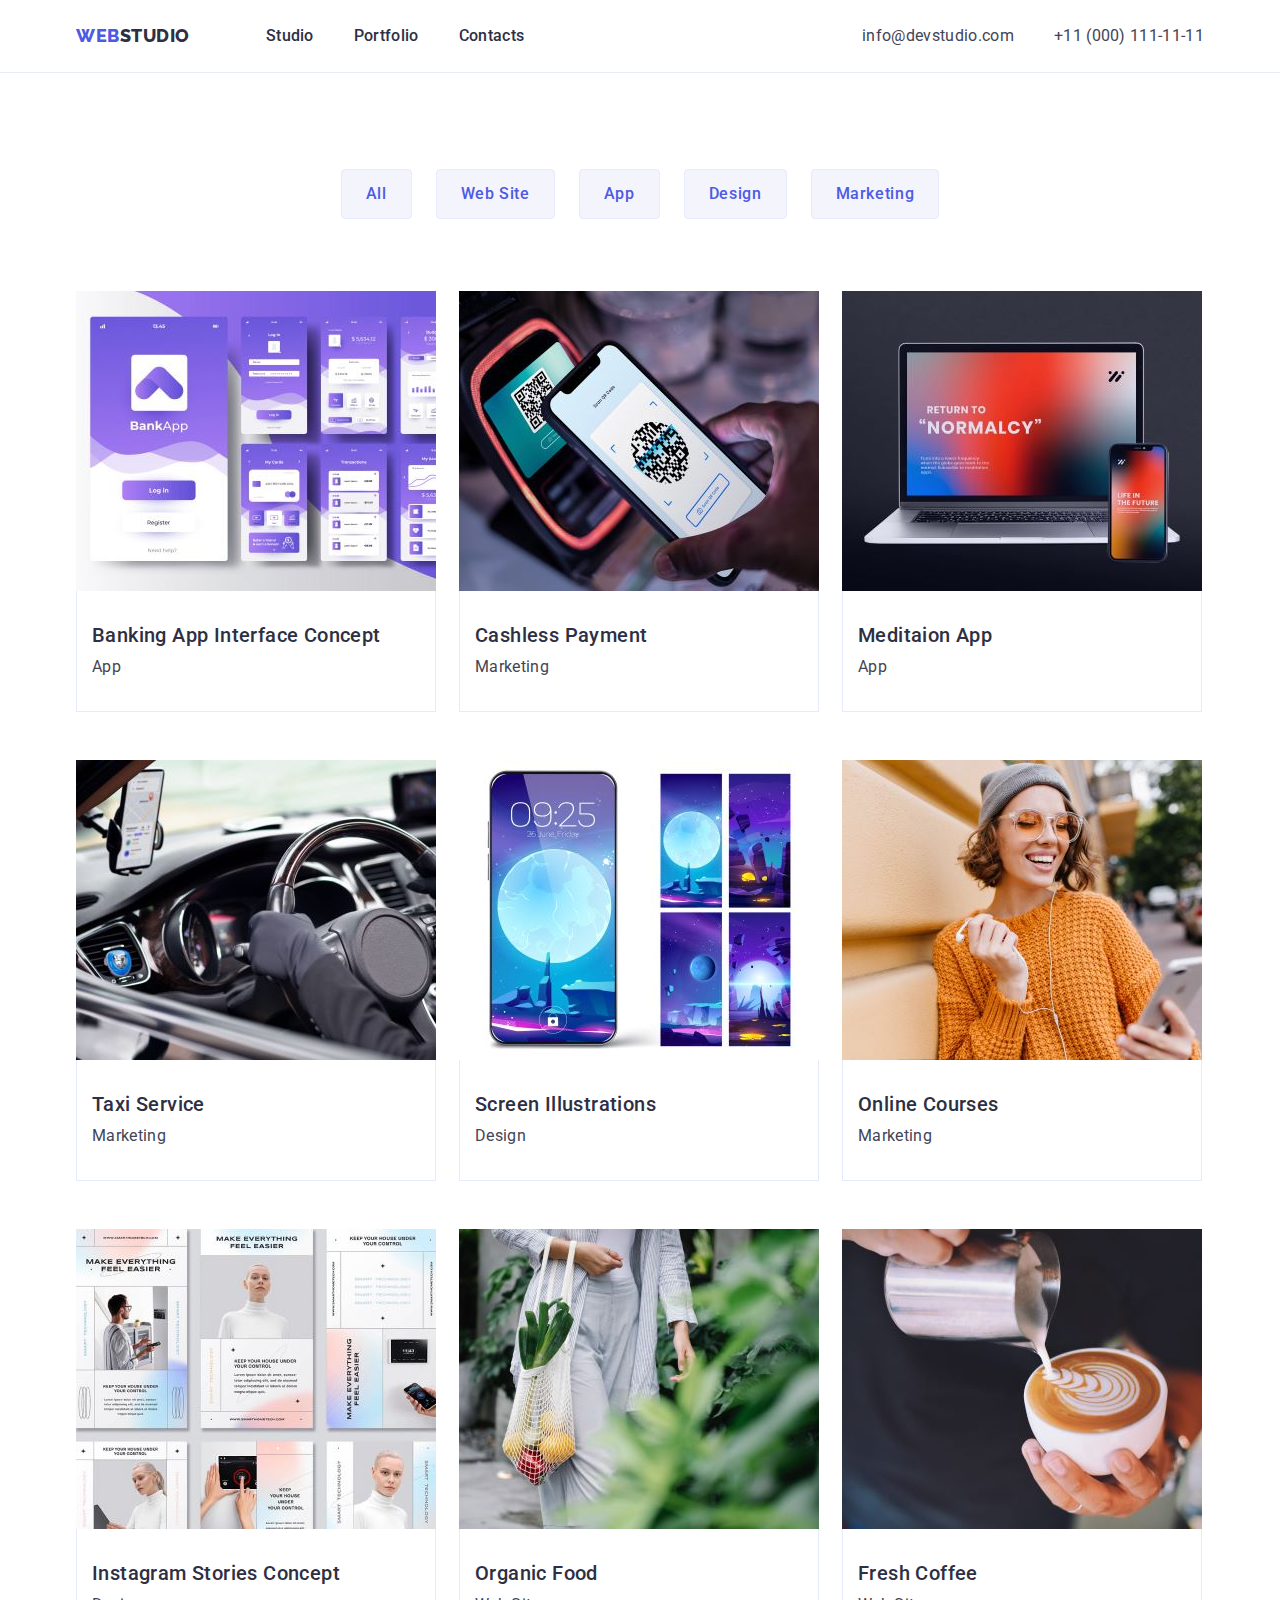
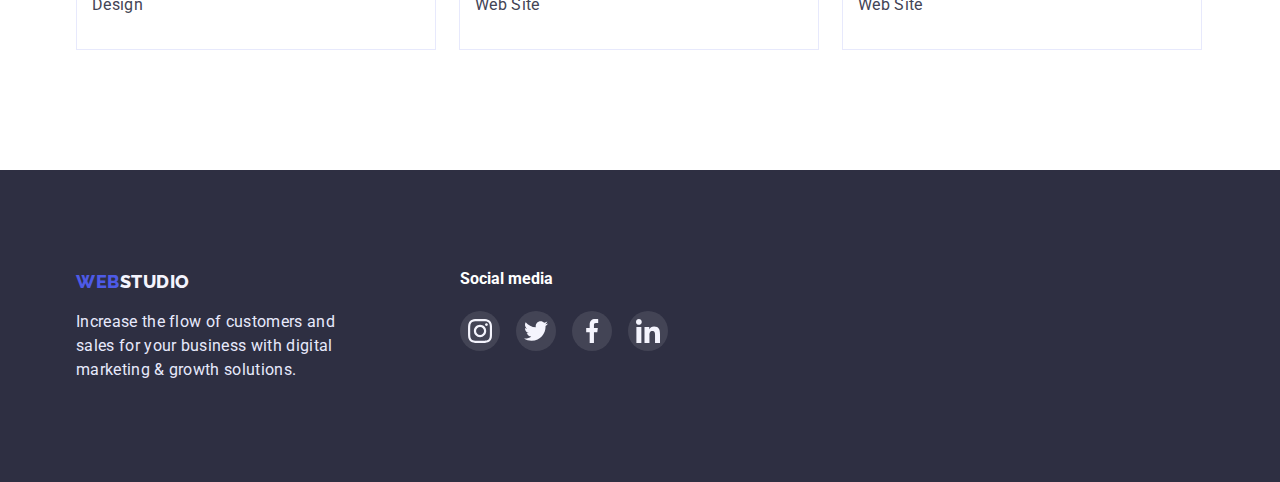
==== commit 93029e33: "виправлення помилок" ====
--- a/portfolio.html
+++ b/portfolio.html
@@ -242,9 +242,7 @@
             </p>
           </div>
           <div class="social-footer">
-            <svg class="footer-title-text">
-              <use href="./Images/icons.svg#icon-Social-media"></use>
-            </svg>
+            <h4 class="footer-title-text">Social media</h4>
 
             <ul class="footer-list list">
               <li class="footer-list-item">
--- a/css/styles.css
+++ b/css/styles.css
@@ -36,6 +36,7 @@
     --color-header: #E7E9FC;
     --color-logo: #4D5AE5;
     --color-vector: #8E8F99;
+    --color-footer-icon: #31D0AA;
 
 
 }
@@ -212,8 +213,12 @@
     text-align: center;
     padding-top: 188px;
     padding-bottom: 188px;
-    background-image: linear-gradient(rgba(46, 47, 66, 0.7), rgba(46, 47, 66, 0.7)), url(../Images/images/hw-04/backgr.jpg);
-    background-size: cover;
+    background-image: linear-gradient(rgba(46, 47, 66, 0.7), rgba(46, 47, 66, 0.7)), 
+    url(../Images/images/hw-04/backgr.jpg);
+    background-size: contain;
+    background-position: center;
+    background-repeat: no-repeat;
+
 
 
 }
@@ -279,11 +284,9 @@
 }
 
 .strategy-list-div {
-    padding-top: 24px;
-    padding-right: 100px;
-    padding-bottom: 24px;
-    padding-left: 100px;
-    border-radius: 4px;
+    display: flex;
+    justify-content: center;
+    align-items: center;
     
     width: 264px;
     height: 112px;
@@ -327,8 +330,6 @@
     text-transform: capitalize;
     color: var(--text-fon-color);
     height: 40px;
-    margin-right: auto;
-    margin-left: auto;
     margin-bottom: 72px;
 }
 
@@ -361,8 +362,6 @@
     letter-spacing: 0.02em;
     text-transform: capitalize;
     color: var(--text-fon-color);
-    margin-right: auto;
-    margin-left: auto;
     margin-bottom: 72px;
 
 }
@@ -425,6 +424,7 @@
     letter-spacing: 0.02em;
     text-align: center;
     color: var(--text-fon-color);
+    margin-bottom: 8px;
 
 }
 
@@ -436,7 +436,6 @@
 }
 
 .profile-list-item {
-    display: flex;
     justify-content: center;
 }
 
@@ -444,8 +443,6 @@
     display: flex;
     justify-content: center;
     align-items: center;
-    flex-direction: row;
-    margin-top: 8px;
     
         width: 40px;
         height: 40px;
@@ -472,10 +469,6 @@
 }
 
 .card-title {
-        width: 183px;
-        height: 40px;
-        margin-left: auto;
-        margin-right: auto;
         margin-bottom: 72px;
 
         font-size: 36px;
@@ -486,36 +479,35 @@
         color: var(--text-fon-color);
 }
 
+
 .card-list {
     display: flex;
+    margin-bottom: 0;
 
    
 }
 
 .card-item {
+    width: 168px;
+    height: 88px;
+}
+
+.card-link:hover,
+.card-link:focus {
+    border: 1px solid var(--navy-color)
+}
+
+.card-list .card-item + .card-item {
+    margin-left: 24px;
+    margin-bottom: 0;
+}
+
+.card-link {
     display: flex;
     border: 1px solid var(--color-vector);
     border-radius: 4px;
-  
-    width: 168px;
-    height: 88px;
-}
-
-.card-item:hover,
-.card-item:focus {
-    border: 1px solid var(--navy-color)
-}
-
-.card-list .card-item + .card-item {
-    margin-left: 24px;
-    margin-bottom: 0;
-}
-
-.card-link {
-    padding-top: 16px;
-    padding-right: 32px;
-    padding-bottom: 16px;
-    padding-left: 32px;
+    justify-content: center;
+    align-items: center;
 }
 
 .klient-card-link {
@@ -523,6 +515,10 @@
     justify-content: center;
     align-items: center;
     fill: var(--color-vector) ;
+
+    margin-top: 16px;
+    margin-left: 32px;
+    margin-bottom: 16px;margin-right: 32px;
   
 }
 
@@ -576,8 +572,7 @@
 }
 
 .social-footer {
-     width: 208px;
-     padding-top: 5px;
+  align-items: baseline;
 
 }
 
@@ -586,16 +581,13 @@
 }
 
 .footer-title-text {
-    display: block;
     margin-bottom: 23px;
-    fill: var(--fon-title);
-    width: 94px;
-    height: 12px;
+    color: var(--fon-title);
 }
 
 .footer-list-link:hover,
 .footer-list-link:focus {
-    background-color: #31D0AA;
+    background-color: var(--color-footer-icon);
 }
 
 
@@ -690,9 +682,8 @@
     background: var(--fon-title);
 }
 
-.menu-item-team-port:hover,
-.menu-item-team-port:focus {
-    border: 0.5px solid var(--fon-color);
+.port-card:hover,
+.port-card:focus {
         box-shadow: 0px 1px 6px rgba(46, 47, 66, 0.08), 0px 1px 1px rgba(46, 47, 66, 0.16), 0px 2px 1px rgba(46, 47, 66, 0.08);
 }
 
